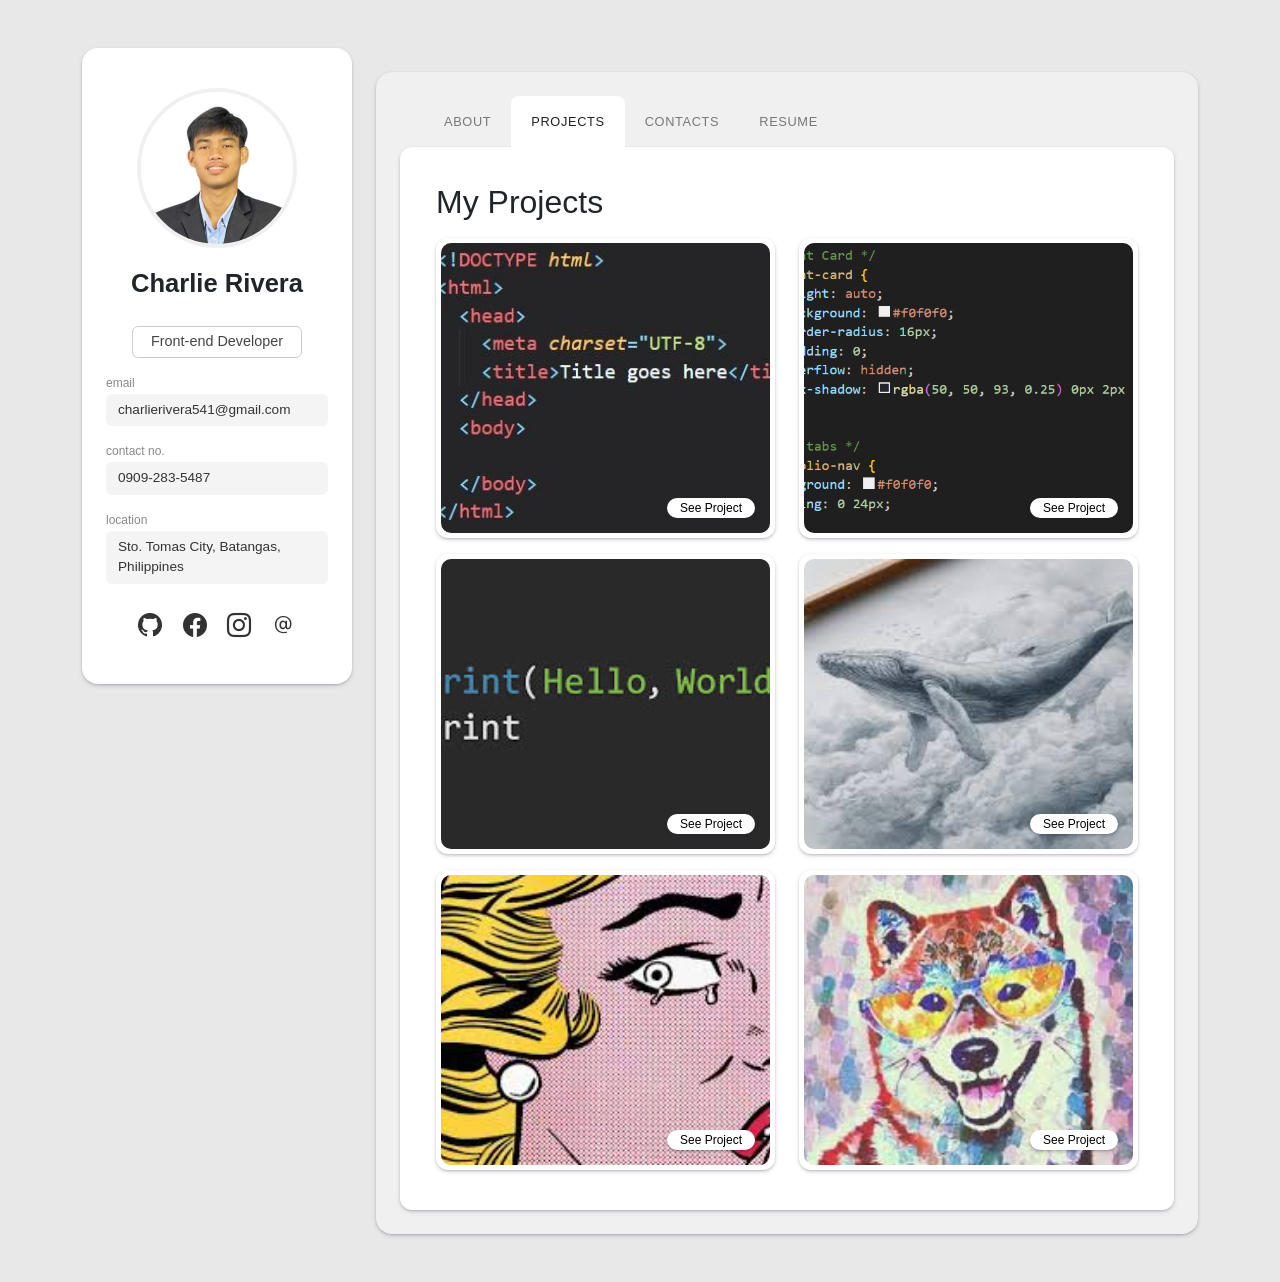
==== projects.html @ 8503030e "Add files via upload" ====
<!DOCTYPE html>
<html lang="en">
<head>
  <meta charset="UTF-8" />
  <meta name="viewport" content="width=device-width, initial-scale=1.0"/>
  <title>Charlie Rivera - Projects</title>
  <link rel="icon" type="image/png" href="assets/MACW.png">
  <link href="https://cdn.jsdelivr.net/npm/bootstrap@5.3.0/dist/css/bootstrap.min.css" rel="stylesheet"/>
  <link href="https://cdn.jsdelivr.net/npm/bootstrap-icons@1.10.5/font/bootstrap-icons.css" rel="stylesheet"/>
  <link rel="stylesheet" href="style.css">
  
</head>
<body>

<div class="container py-5">
  <div class="row g-4 align-items-start">

    <div class="col-12 col-lg-3">
      <div class="left-card position-fixed" style="box-shadow: rgba(50, 50, 93, 0.25) 0px 2px 5px -1px, rgba(0, 0, 0, 0.3) 0px 1px 3px -1px;">

        <img src="assets/profile.jpg" alt="Charlie Rivera" class="profile-img" />
   

        <p class="name">Charlie Rivera</p>
        <span class="role-badge">Front-end Developer</span>


        <p class="info-label">email</p>
        <div class="info-value">charlierivera541@gmail.com</div>

        <p class="info-label">contact no.</p>
        <div class="info-value">0909-283-5487</div>

        <p class="info-label">location</p>
        <div class="info-value">Sto. Tomas City, Batangas, Philippines</div>

        <div class="social-icons mt-4">
          <a href="#"><i class="bi bi-github"></i></a>
          <a href="#"><i class="bi bi-facebook"></i></a>
          <a href="#"><i class="bi bi-instagram"></i></a>
          <a href="#"><i class="bi bi-at"></i></a>
        </div>

      </div>
    </div>

    <div class="col-12 col-lg-9">
      <div class="right-card p-4">


        <div class="portfolio-nav">
          <ul class="nav">
            <li class="nav-item">
              <a class="nav-link" href="index.html">About</a>
            </li>
            <li class="nav-item">
              <a class="nav-link active" href="#">Projects</a>
            </li>
            <li class="nav-item">
              <a class="nav-link" href="contacts.html">Contacts</a>
            </li>
            <li class="nav-item">
              <a class="nav-link" href="resume.html">Resume</a>
            </li>
          </ul>
        </div>


        <div class="content-panel">

          <h2 class="section-title">My Projects</h2>

          <div class="row g-4 mb-3">
            <div class="col-12 col-lg-6">
              <div class="project-card">
                <img src="assets/art6.jpg" alt="">
                <button class="card-btn">See Project</button>
              </div>
            </div>
            <div class="col-12 col-lg-6">
              <div class="project-card">
                <img src="assets/art7.png" alt="">
                <button class="card-btn">See Project</button>
              </div>
            </div>
          </div>

          <div class="row g-4 mb-3">
            <div class="col-12 col-lg-6">
              <div class="project-card">
                <img src="assets/art4.jpg" alt="">
                <button class="card-btn">See Project</button>
              </div>
            </div>
            <div class="col-12 col-lg-6">
              <div class="project-card">
                <img src="assets/art5.jpg" alt="">
                <button class="card-btn">See Project</button>
              </div>
            </div>
          </div>

          <div class="row g-4">
            <div class="col-12 col-lg-6">
              <div class="project-card">
                <img src="assets/art1.jpg" alt="">
                <button class="card-btn">See Project</button>
              </div>
            </div>
            <div class="col-12 col-lg-6">
              <div class="project-card">
                <img src="assets/art2.jpg" alt="">
                <button class="card-btn">See Project</button>
              </div>
            </div>
          </div>

        </div>
      </div>
    </div>

  </div>
</div>

<nav class="floating-nav" id="floatingNav">
  <a href="index.html">About</a>
  <a  class="active" href="projects.html">Projects</a>
  <a href="contacts.html">Contacts</a>
  <a href="resume.html">Resume</a>
</nav>

<script>
  const floatingNav = document.getElementById('floatingNav');

  const portfolioNav = document.querySelector('.portfolio-nav');

  const observer = new IntersectionObserver(([entry]) => {
    if (!entry.isIntersecting) {
      floatingNav.classList.add('visible');
    } else {
      floatingNav.classList.remove('visible');
    }
  }, { threshold: 0 });

  observer.observe(portfolioNav);
    window.addEventListener('load', () => {
    if (window.innerWidth < 992) {
      const contentPanel = document.querySelector('.content-panel');
      if (contentPanel) {
        contentPanel.scrollIntoView({ behavior: 'smooth', block: 'start' });
      }
    }
  });
</script>

<script src="https://cdn.jsdelivr.net/npm/bootstrap@5.3.0/dist/js/bootstrap.bundle.min.js"></script>
</body>
</html>
---- style.css ----
*{
      transition: .5s ease;
    }
    
    body {
      background-color: #e8e8e8;
      font-family: 'Segoe UI', sans-serif;
    }

    .left-card {
      background: #fff;
      border-radius: 16px;
      padding: 40px 24px;
      text-align: center;
      min-height: 600px;
    }

    .profile-img {
      width: 160px;
      height: 160px;
      border-radius: 50%;
      object-fit: cover;
      border: 4px solid #f0f0f0;
    }

    .name {
      font-size: 1.6rem;
      font-weight: 600;
      margin-top: 16px;
    }

    .role-badge {
      display: inline-block;
      border: 1px solid #ccc;
      border-radius: 6px;
      padding: 4px 18px;
      font-size: 0.9rem;
      color: #444;
      margin-top: 8px;
    }

    .info-label {
      font-size: 0.75rem;
      color: #888;
      text-align: left;
      margin-top: 16px;
      margin-bottom: 2px;
    }

    .info-value {
      background: #f4f4f4;
      border-radius: 6px;
      padding: 6px 12px;
      font-size: 0.85rem;
      color: #333;
      text-align: left;
    }

    .social-icons a {
      font-size: 1.5rem;
      color: #333;
      margin: 0 8px;
      text-decoration: none;
    }

    .social-icons a:hover {
      color: #000;
    }

      .right-card { 
        height: auto;
        background: #f0f0f0;
        border-radius: 16px;
        padding: 0;
        overflow: hidden;
        box-shadow: rgba(50, 50, 93, 0.25) 0px 2px 5px -1px, rgba(0, 0, 0, 0.3) 0px 1px 3px -1px;
      }

    .portfolio-nav {
      background: #f0f0f0;
      padding: 0 24px;
      
    }

    .portfolio-nav .nav-link {
      color: #777;
      font-size: 0.8rem;
      letter-spacing: 0.05em;
      font-weight: 500;
      padding: 16px 20px;
      border: none;
      background: none;
      text-transform: uppercase;
    }

    .portfolio-nav .nav-link.active {
      color: #222;
      background: #fff;
      border-radius: 8px 8px 0 0;
    }

    .portfolio-nav .nav-link:hover:not(.active) {
      color: #444;
    }

    .content-panel {
      background: #fff;
      border-radius: 12px;
      width: 100%;
      padding: 36px 36px 40px;
      min-height: 600px;
      box-shadow: rgba(50, 50, 93, 0.25) 0px 2px 5px -1px, rgba(0, 0, 0, 0.3) 0px 1px 3px -1px;
    }

    .section-title {
      font-size: 2rem;
      font-weight: 400;
      margin-bottom: 16px;
    }

    .about-text {
      font-size: 0.92rem;
      color: #444;
      line-height: 1.7;
      max-width: 640px;
    }

    .expertise-icon {
      text-align: center;
      margin: 0 12px;
    }

    .expertise-icon img {
      width: 72px;
      height: 72px;
      object-fit: contain;
    }

    .expertise-icon .icon-placeholder {
      width: 72px;
      height: 72px;
      background: #e0e0e0;
      border-radius: 8px;
      display: flex;
      align-items: center;
      justify-content: center;
      font-size: 1.8rem;
    }

    .expertise-icon p {
      font-size: 0.82rem;
      color: #444;
      margin-top: 6px;
    }

    .what-i-do-title {
      font-size: 0.9rem;
      font-weight: 600;
      color: #222;
      margin-bottom: 4px;
    }

    .what-i-do-text {
      font-size: 0.85rem;
      color: #555;
      line-height: 1.6;
      max-width: 460px;
    }

    hr.divider {
      border-color: #eee;
      margin: 32px 0;
    }


    /* PROJECTS*/

    .project-card {
      background: #ffffff;
      padding: 5px;
      border-radius: 12px;
      height: 300px;
      overflow: hidden;
      position: relative;
      box-shadow: rgba(50, 50, 93, 0.25) 0px 2px 5px -1px, rgba(0, 0, 0, 0.3) 0px 1px 3px -1px;
    }

    .project-card img {
      border-radius: 10px;
      width: 100%;
      height: 100%;
      object-fit: cover;
      display: block;
    }

    .project-card .card-btn {
      padding-left: 13px;
      padding-right:13px ;
      position: absolute;
      bottom: 20px;
      right: 20px;
      z-index: 5;
      border: none;
      border-radius: 20px;
      background-color: #ffffff;
      font-size: 12px;
      box-shadow: rgba(50, 50, 93, 0.25) 0px 2px 5px -1px, rgba(0, 0, 0, 0.3) 0px 1px 3px -1px;
    }


    .floating-nav {
      position: fixed;
      top: 20px;
      right: 28px;
      z-index: 1000;
      background: #fff;
      border-radius: 12px;
      padding: 8px 12px;
      display: flex;
      gap: 4px;
      box-shadow: rgba(50, 50, 93, 0.25) 0px 6px 12px -2px, rgba(0, 0, 0, 0.3) 0px 3px 7px -3px;
      opacity: 0;
      transform: translateY(-12px);
      pointer-events: none;
      transition: opacity 0.25s ease, transform 0.25s ease;
    }
 
    .floating-nav.visible {
      opacity: 1;
      transform: translateY(0);
      pointer-events: all;
    }
 
    .floating-nav a {
      font-size: 0.75rem;
      font-weight: 500;
      letter-spacing: 0.05em;
      text-transform: uppercase;
      color: #777;
      text-decoration: none;
      padding: 6px 14px;
      border-radius: 8px;
      transition: background 0.15s ease, color 0.15s ease;
    }
 
    .floating-nav a:hover {
      background: #f0f0f0;
      color: #222;
    }
 
    .floating-nav a.active {
      background: #f0f0f0;
      color: #222;
    }

    /* CONTACTS */

    .availability-tag {
      display: inline-flex;
      align-items: center;
      gap: 8px;
      background: #f0faf5;
      border: 1px solid #c0e8d4;
      border-radius: 20px;
      padding: 5px 16px;
      font-size: 0.78rem;
      color: #1a7a50;
      margin-bottom: 28px;
    }
 
    .availability-dot {
      width: 7px;
      height: 7px;
      border-radius: 50%;
      background: #27ae60;
      flex-shrink: 0;
    }

    .contact-info-block {
      display: flex;
      flex-direction: column;
      gap: 18px;
    }
 
    .contact-row {
      display: flex;
      align-items: flex-start;
      gap: 12px;
    }
 
    .contact-icon-box {
      width: 36px;
      height: 36px;
      background: #f4f4f4;
      border-radius: 8px;
      display: flex;
      align-items: center;
      justify-content: center;
      flex-shrink: 0;
      font-size: 15px;
      color: #555;
    }
 
    .contact-row-label {
      font-size: 0.7rem;
      color: #999;
      margin-bottom: 2px;
    }
 
    .contact-row-value {
      font-size: 0.83rem;
      color: #333;
      margin: 0;
    }

    .social-pill-group {
      display: flex;
      flex-wrap: wrap;
      gap: 8px;
    }
 
    .social-pill {
      display: inline-flex;
      align-items: center;
      gap: 6px;
      background: #f4f4f4;
      border-radius: 8px;
      padding: 7px 14px;
      font-size: 0.78rem;
      color: #333;
      text-decoration: none;
      transition: background 0.15s ease;
    }
 
    .social-pill:hover {
      background: #e8e8e8;
      color: #111;
    }
 
    .contact-form-label {
      display: block;
      font-size: 0.7rem;
      color: #999;
      letter-spacing: 0.04em;
      margin-bottom: 5px;
    }
 
    .contact-input {
      background: #f7f7f7 !important;
      border: 1px solid #e4e4e4 !important;
      border-radius: 8px !important;
      padding: 9px 12px !important;
      font-size: 0.83rem !important;
      color: #333 !important;
      font-family: 'Segoe UI', sans-serif;
      box-shadow: none !important;
    }
 
    .contact-input:focus {
      border-color: #bbb !important;
      background: #fff !important;
      box-shadow: none !important;
    }
 
    .contact-textarea {
      height: 110px;
      resize: none;
    }
 
    /* Send button */
    .send-btn {
      width: 100%;
      padding: 11px;
      background: #222;
      color: #fff;
      border: none;
      border-radius: 10px;
      font-size: 0.85rem;
      font-weight: 500;
      cursor: pointer;
      display: flex;
      align-items: center;
      justify-content: center;
      gap: 8px;
      transition: background 0.15s ease;
    }
 
    .send-btn:hover {
      background: #111;
    }

    /* RESUME */
 
    .resume-header {
      display: flex;
      align-items: center;
      justify-content: space-between;
      margin-bottom: 0;
    }
 
    .download-btn {
      display: inline-flex;
      align-items: center;
      gap: 7px;
      background: #222;
      color: #fff;
      border: none;
      border-radius: 10px;
      padding: 9px 18px;
      font-size: 0.82rem;
      font-weight: 500;
      cursor: pointer;
      transition: background 0.15s ease;
    }
 
    .download-btn:hover {
      background: #111;
    }
 
    .resume-section-label {
      font-size: 0.72rem;
      font-weight: 600;
      letter-spacing: 0.08em;
      text-transform: uppercase;
      color: #999;
      margin-bottom: 20px;
    }
 
    .resume-entry {
      display: flex;
      gap: 24px;
      margin-bottom: 28px;
    }
 
    .resume-entry-left {
      min-width: 110px;
      padding-top: 2px;
    }
 
    .resume-period {
      font-size: 0.75rem;
      color: #aaa;
      white-space: nowrap;
    }
 
    .resume-entry-right {
      flex: 1;
    }
 
    .resume-role {
      font-size: 0.92rem;
      font-weight: 600;
      color: #222;
      margin-bottom: 2px;
    }
 
    .resume-company {
      font-size: 0.8rem;
      color: #888;
      margin-bottom: 8px;
    }
 
    .resume-desc {
      font-size: 0.83rem;
      color: #555;
      line-height: 1.65;
      margin-bottom: 10px;
    }
 
    .resume-tags {
      display: flex;
      flex-wrap: wrap;
      gap: 6px;
    }
 
    .resume-tag {
      background: #f2f2f2;
      border-radius: 6px;
      padding: 3px 10px;
      font-size: 0.73rem;
      color: #555;
    }
 
    .resume-skills-grid {
      display: flex;
      gap: 40px;
      flex-wrap: wrap;
    }
 
    .resume-skill-group {
      display: flex;
      flex-direction: column;
      gap: 8px;
    }
 
    .skill-group-label {
      font-size: 0.78rem;
      font-weight: 600;
      color: #444;
      margin-bottom: 0;
    }


    @media (max-width: 1199.98px) {
      .content-panel {
        padding: 28px 24px 32px;
      }

      .what-i-do-text {
        max-width: 100%;
      }

      .about-text {
        max-width: 100%;
      }
    }

    @media (min-width: 992px) {
      .left-card.position-fixed {
        width: 270px;
        
      }

      .col-lg-9 {
        margin-left: calc(270px + 1.5rem);
        max-width: calc(100% - 270px - 1.5rem);
        flex: 0 0 calc(100% - 270px - 1.5rem);
      }
    }

    @media (max-width: 991.98px) {
      .left-card.position-fixed {
        position: relative !important;
        top: auto !important;
        width: 100% !important;
        margin-bottom: 24px;
      }

      .left-card {
        min-height: auto;
      }

      .portfolio-nav .nav-link {
        padding: 14px 14px;
        font-size: 0.75rem;
      }
    }

    @media (max-width: 575.98px) {
      .container.py-5 {
        padding-top: 1.5rem !important;
        padding-bottom: 1.5rem !important;
      }

      .content-panel {
        padding: 20px 16px 24px;
        min-height: auto;
      }

      .section-title {
        font-size: 1.5rem;
      }

      .portfolio-nav {
        padding: 0 8px;
        overflow-x: auto;
      }

      .portfolio-nav .nav {
        flex-wrap: nowrap;
      }

      .portfolio-nav .nav-link {
        padding: 12px 10px;
        font-size: 0.68rem;
        white-space: nowrap;
      }

      .floating-nav {
        right: 12px;
        left: 12px;
        top: 12px;
        justify-content: space-between;
      }

      .floating-nav a {
        padding: 6px 8px;
        font-size: 0.65rem;
      }

      .project-card {
        height: 220px;
      }

      .resume-entry {
        flex-direction: column;
        gap: 6px;
      }

      .resume-entry-left {
        min-width: 0;
      }

      .resume-skills-grid {
        gap: 24px;
      }

      .resume-header {
        flex-wrap: wrap;
        gap: 12px;
      }

      .expertise-icon {
        margin: 0 4px;
      }

      .expertise-icon img {
        width: 56px;
        height: 56px;
      }
    }
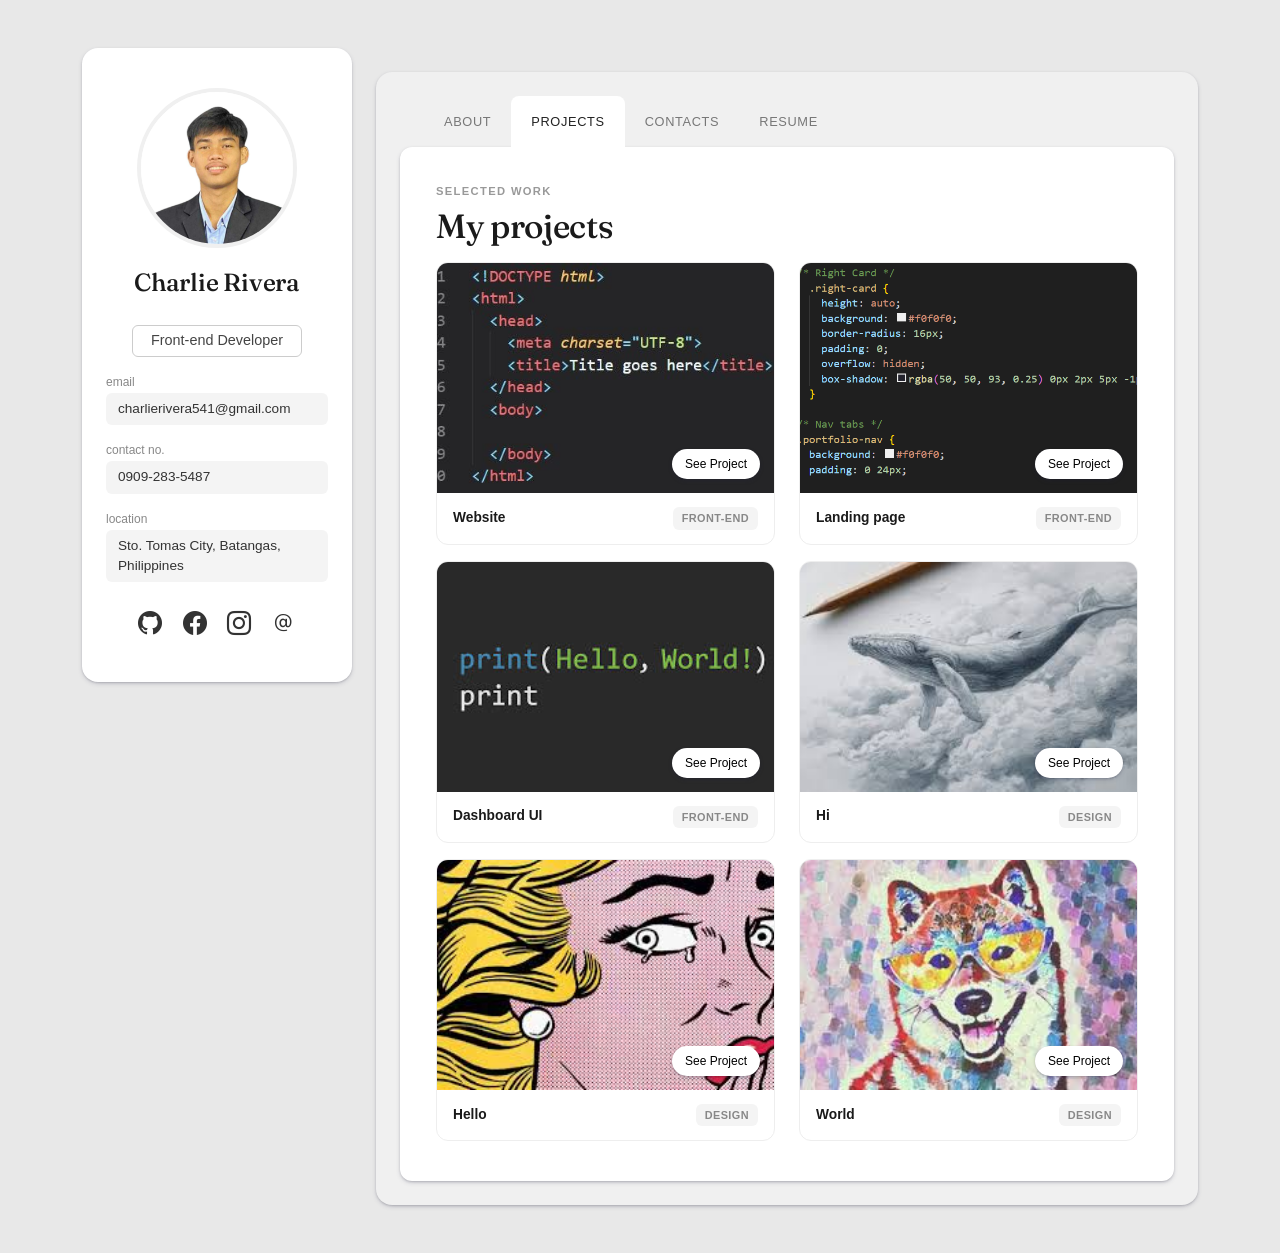
==== commit ecd2457d: "Better Ui" ====
--- a/projects.html
+++ b/projects.html
@@ -5,6 +5,9 @@
   <meta name="viewport" content="width=device-width, initial-scale=1.0"/>
   <title>Charlie Rivera - Projects</title>
   <link rel="icon" type="image/png" href="assets/MACW.png">
+  <link rel="preconnect" href="https://fonts.googleapis.com">
+  <link rel="preconnect" href="https://fonts.gstatic.com" crossorigin>
+  <link href="https://fonts.googleapis.com/css2?family=Fraunces:opsz,wght@9..144,400;9..144,500;9..144,600&display=swap" rel="stylesheet">
   <link href="https://cdn.jsdelivr.net/npm/bootstrap@5.3.0/dist/css/bootstrap.min.css" rel="stylesheet"/>
   <link href="https://cdn.jsdelivr.net/npm/bootstrap-icons@1.10.5/font/bootstrap-icons.css" rel="stylesheet"/>
   <link rel="stylesheet" href="style.css">
@@ -15,6 +18,7 @@
 <div class="container py-5">
   <div class="row g-4 align-items-start">
 
+    <!-- LEFT COLUMN -->
     <div class="col-12 col-lg-3">
       <div class="left-card position-fixed" style="box-shadow: rgba(50, 50, 93, 0.25) 0px 2px 5px -1px, rgba(0, 0, 0, 0.3) 0px 1px 3px -1px;">
 
@@ -43,7 +47,7 @@
 
       </div>
     </div>
-
+    <!-- RIGHT COLUMN -->
     <div class="col-12 col-lg-9">
       <div class="right-card p-4">
 
@@ -68,49 +72,86 @@
 
         <div class="content-panel">
 
-          <h2 class="section-title">My Projects</h2>
+          <span class="eyebrow">Selected work</span>
+          <h2 class="section-title">My projects</h2>
 
           <div class="row g-4 mb-3">
-            <div class="col-12 col-lg-6">
+            <div class="col-12 col-sm-6">
               <div class="project-card">
-                <img src="assets/art6.jpg" alt="">
+                <div class="project-card-image">
+                  <img src="assets/art6.jpg" alt="">
                 <button class="card-btn">See Project</button>
+                </div>
+                <div class="project-card-info">
+                  <p class="project-card-title">Website</p>
+                  <span class="project-card-tag">Front-end</span>
+                </div>
               </div>
             </div>
-            <div class="col-12 col-lg-6">
+            <div class="col-12 col-sm-6">
               <div class="project-card">
-                <img src="assets/art7.png" alt="">
+                <div class="project-card-image">
+                  <img src="assets/art7.png" alt="">
                 <button class="card-btn">See Project</button>
+                </div>
+                <div class="project-card-info">
+                  <p class="project-card-title">Landing page</p>
+                  <span class="project-card-tag">Front-end</span>
+                </div>
               </div>
             </div>
           </div>
 
           <div class="row g-4 mb-3">
-            <div class="col-12 col-lg-6">
+            <div class="col-12 col-sm-6">
               <div class="project-card">
-                <img src="assets/art4.jpg" alt="">
+                <div class="project-card-image">
+                  <img src="assets/art4.jpg" alt="">
                 <button class="card-btn">See Project</button>
+                </div>
+                <div class="project-card-info">
+                  <p class="project-card-title">Dashboard UI</p>
+                  <span class="project-card-tag">Front-end</span>
+                </div>
               </div>
             </div>
-            <div class="col-12 col-lg-6">
+            <div class="col-12 col-sm-6">
               <div class="project-card">
-                <img src="assets/art5.jpg" alt="">
+                <div class="project-card-image">
+                  <img src="assets/art5.jpg" alt="">
                 <button class="card-btn">See Project</button>
+                </div>
+                <div class="project-card-info">
+                  <p class="project-card-title">Hi</p>
+                  <span class="project-card-tag">Design</span>
+                </div>
               </div>
             </div>
           </div>
 
           <div class="row g-4">
-            <div class="col-12 col-lg-6">
+            <div class="col-12 col-sm-6">
               <div class="project-card">
-                <img src="assets/art1.jpg" alt="">
+                <div class="project-card-image">
+                  <img src="assets/art1.jpg" alt="">
                 <button class="card-btn">See Project</button>
+                </div>
+                <div class="project-card-info">
+                  <p class="project-card-title">Hello</p>
+                  <span class="project-card-tag">Design</span>
+                </div>
               </div>
             </div>
-            <div class="col-12 col-lg-6">
+            <div class="col-12 col-sm-6">
               <div class="project-card">
-                <img src="assets/art2.jpg" alt="">
+                <div class="project-card-image">
+                  <img src="assets/art2.jpg" alt="">
                 <button class="card-btn">See Project</button>
+                </div>
+                <div class="project-card-info">
+                  <p class="project-card-title">World</p>
+                  <span class="project-card-tag">Design</span>
+                </div>
               </div>
             </div>
           </div>
@@ -143,7 +184,7 @@
   }, { threshold: 0 });
 
   observer.observe(portfolioNav);
-    window.addEventListener('load', () => {
+  window.addEventListener('load', () => {
     if (window.innerWidth < 992) {
       const contentPanel = document.querySelector('.content-panel');
       if (contentPanel) {
--- a/style.css
+++ b/style.css
@@ -15,6 +15,20 @@
       min-height: 600px;
     }
 
+    @media (min-width: 992px) {
+      .left-card.position-fixed {
+        width: 270px;
+      }
+
+      .col-lg-9 {
+        margin-left: calc(270px + 1.5rem);
+        max-width: calc(100% - 270px - 1.5rem);
+        flex: 0 0 calc(100% - 270px - 1.5rem);
+      }
+    }
+
+
+
     .profile-img {
       width: 160px;
       height: 160px;
@@ -24,8 +38,11 @@
     }
 
     .name {
-      font-size: 1.6rem;
-      font-weight: 600;
+      font-family: 'Fraunces', Georgia, serif;
+      font-size: 1.55rem;
+      font-weight: 500;
+      letter-spacing: -0.01em;
+      color: #1a1a1a;
       margin-top: 16px;
     }
 
@@ -112,27 +129,55 @@
       box-shadow: rgba(50, 50, 93, 0.25) 0px 2px 5px -1px, rgba(0, 0, 0, 0.3) 0px 1px 3px -1px;
     }
 
+    .eyebrow {
+      display: block;
+      font-size: 0.7rem;
+      font-weight: 600;
+      letter-spacing: 0.12em;
+      text-transform: uppercase;
+      color: #999;
+      margin-bottom: 6px;
+    }
+
     .section-title {
-      font-size: 2rem;
-      font-weight: 400;
+      font-family: 'Fraunces', Georgia, serif;
+      font-size: 2.1rem;
+      font-weight: 500;
+      letter-spacing: -0.01em;
+      color: #1a1a1a;
       margin-bottom: 16px;
     }
 
     .about-text {
-      font-size: 0.92rem;
-      color: #444;
-      line-height: 1.7;
-      max-width: 640px;
+      font-size: 0.94rem;
+      color: #555;
+      line-height: 1.75;
+      max-width: 600px;
+    }
+
+    .expertise-row {
+      display: flex;
+      flex-wrap: wrap;
+      gap: 12px;
     }
 
     .expertise-icon {
       text-align: center;
-      margin: 0 12px;
+      background: #fafafa;
+      border: 1px solid #eee;
+      border-radius: 12px;
+      padding: 18px 22px;
+      min-width: 96px;
+    }
+
+    .expertise-icon:hover {
+      background: #f4f4f4;
+      border-color: #e2e2e2;
     }
 
     .expertise-icon img {
-      width: 72px;
-      height: 72px;
+      width: 44px;
+      height: 44px;
       object-fit: contain;
     }
 
@@ -148,23 +193,42 @@
     }
 
     .expertise-icon p {
-      font-size: 0.82rem;
-      color: #444;
-      margin-top: 6px;
+      font-size: 0.76rem;
+      font-weight: 500;
+      letter-spacing: 0.02em;
+      color: #555;
+      margin: 10px 0 0;
+    }
+
+    .what-i-do-grid {
+      display: grid;
+      grid-template-columns: repeat(2, 1fr);
+      gap: 16px;
+    }
+
+    .what-i-do-card {
+      border: 1px solid #eee;
+      border-radius: 12px;
+      padding: 22px 24px;
+    }
+
+    .what-i-do-card:hover {
+      border-color: #ddd;
     }
 
     .what-i-do-title {
-      font-size: 0.9rem;
+      font-size: 0.92rem;
       font-weight: 600;
-      color: #222;
-      margin-bottom: 4px;
+      color: #1a1a1a;
+      margin-bottom: 8px;
     }
 
     .what-i-do-text {
       font-size: 0.85rem;
-      color: #555;
-      line-height: 1.6;
-      max-width: 460px;
+      color: #666;
+      line-height: 1.65;
+      max-width: none;
+      margin-bottom: 0;
     }
 
     hr.divider {
@@ -175,18 +239,26 @@
 
     /* PROJECTS*/
 
-    .project-card {
+     .project-card {
       background: #ffffff;
-      padding: 5px;
+      border: 1px solid #eee;
       border-radius: 12px;
-      height: 300px;
       overflow: hidden;
+      display: flex;
+      flex-direction: column;
+    }
+
+    .project-card:hover {
+      border-color: #ddd;
+    }
+
+    .project-card .project-card-image {
       position: relative;
-      box-shadow: rgba(50, 50, 93, 0.25) 0px 2px 5px -1px, rgba(0, 0, 0, 0.3) 0px 1px 3px -1px;
+      height: 230px;
+      overflow: hidden;
     }
 
     .project-card img {
-      border-radius: 10px;
       width: 100%;
       height: 100%;
       object-fit: cover;
@@ -197,16 +269,45 @@
       padding-left: 13px;
       padding-right:13px ;
       position: absolute;
-      bottom: 20px;
-      right: 20px;
+      bottom: 14px;
+      right: 14px;
       z-index: 5;
       border: none;
       border-radius: 20px;
       background-color: #ffffff;
       font-size: 12px;
+      padding-top: 6px;
+      padding-bottom: 6px;
       box-shadow: rgba(50, 50, 93, 0.25) 0px 2px 5px -1px, rgba(0, 0, 0, 0.3) 0px 1px 3px -1px;
     }
 
+    .project-card-info {
+      display: flex;
+      align-items: center;
+      justify-content: space-between;
+      gap: 12px;
+      padding: 14px 16px;
+    }
+
+    .project-card-title {
+      font-size: 0.86rem;
+      font-weight: 600;
+      color: #1a1a1a;
+      margin: 0;
+    }
+
+    .project-card-tag {
+      font-size: 0.68rem;
+      font-weight: 600;
+      letter-spacing: 0.04em;
+      text-transform: uppercase;
+      color: #888;
+      background: #f4f4f4;
+      border-radius: 6px;
+      padding: 3px 9px;
+      white-space: nowrap;
+      flex-shrink: 0;
+    }
 
     .floating-nav {
       position: fixed;
@@ -366,8 +467,7 @@
       height: 110px;
       resize: none;
     }
- 
-    /* Send button */
+
     .send-btn {
       width: 100%;
       padding: 11px;
@@ -500,7 +600,6 @@
       margin-bottom: 0;
     }
 
-
     @media (max-width: 1199.98px) {
       .content-panel {
         padding: 28px 24px 32px;
@@ -512,19 +611,6 @@
 
       .about-text {
         max-width: 100%;
-      }
-    }
-
-    @media (min-width: 992px) {
-      .left-card.position-fixed {
-        width: 270px;
-        
-      }
-
-      .col-lg-9 {
-        margin-left: calc(270px + 1.5rem);
-        max-width: calc(100% - 270px - 1.5rem);
-        flex: 0 0 calc(100% - 270px - 1.5rem);
       }
     }
 
@@ -540,9 +626,14 @@
         min-height: auto;
       }
 
-      .portfolio-nav .nav-link {
-        padding: 14px 14px;
-        font-size: 0.75rem;
+      .portfolio-nav {
+        display: none;
+      }
+
+      .floating-nav {
+        opacity: 1 !important;
+        transform: translateY(0) !important;
+        pointer-events: all !important;
       }
     }
 
@@ -559,21 +650,6 @@
 
       .section-title {
         font-size: 1.5rem;
-      }
-
-      .portfolio-nav {
-        padding: 0 8px;
-        overflow-x: auto;
-      }
-
-      .portfolio-nav .nav {
-        flex-wrap: nowrap;
-      }
-
-      .portfolio-nav .nav-link {
-        padding: 12px 10px;
-        font-size: 0.68rem;
-        white-space: nowrap;
       }
 
       .floating-nav {
@@ -610,12 +686,17 @@
         gap: 12px;
       }
 
+      .what-i-do-grid {
+        grid-template-columns: 1fr;
+      }
+
       .expertise-icon {
-        margin: 0 4px;
+        padding: 14px 16px;
+        min-width: 80px;
       }
 
       .expertise-icon img {
-        width: 56px;
-        height: 56px;
+        width: 36px;
+        height: 36px;
       }
     }
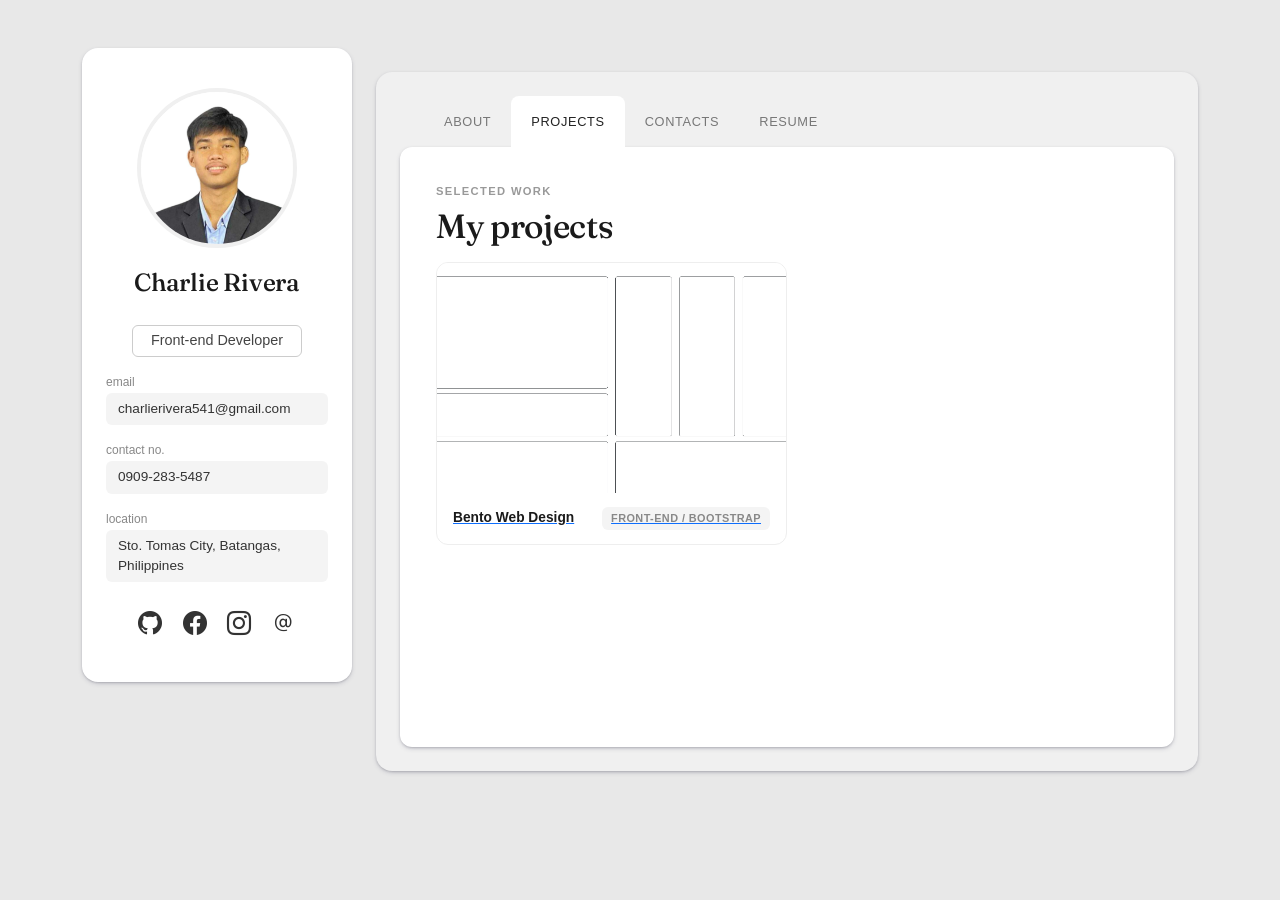
==== commit 9343da69: "Activity 1" ====
--- a/projects.html
+++ b/projects.html
@@ -1,199 +1,140 @@
 <!DOCTYPE html>
 <html lang="en">
+
 <head>
   <meta charset="UTF-8" />
-  <meta name="viewport" content="width=device-width, initial-scale=1.0"/>
+  <meta name="viewport" content="width=device-width, initial-scale=1.0" />
   <title>Charlie Rivera - Projects</title>
   <link rel="icon" type="image/png" href="assets/MACW.png">
   <link rel="preconnect" href="https://fonts.googleapis.com">
   <link rel="preconnect" href="https://fonts.gstatic.com" crossorigin>
-  <link href="https://fonts.googleapis.com/css2?family=Fraunces:opsz,wght@9..144,400;9..144,500;9..144,600&display=swap" rel="stylesheet">
-  <link href="https://cdn.jsdelivr.net/npm/bootstrap@5.3.0/dist/css/bootstrap.min.css" rel="stylesheet"/>
-  <link href="https://cdn.jsdelivr.net/npm/bootstrap-icons@1.10.5/font/bootstrap-icons.css" rel="stylesheet"/>
+  <link href="https://fonts.googleapis.com/css2?family=Fraunces:opsz,wght@9..144,400;9..144,500;9..144,600&display=swap"
+    rel="stylesheet">
+  <link href="https://cdn.jsdelivr.net/npm/bootstrap@5.3.0/dist/css/bootstrap.min.css" rel="stylesheet" />
+  <link href="https://cdn.jsdelivr.net/npm/bootstrap-icons@1.10.5/font/bootstrap-icons.css" rel="stylesheet" />
   <link rel="stylesheet" href="style.css">
-  
+
 </head>
+
 <body>
 
-<div class="container py-5">
-  <div class="row g-4 align-items-start">
+  <div class="container py-5">
+    <div class="row g-4 align-items-start">
 
-    <!-- LEFT COLUMN -->
-    <div class="col-12 col-lg-3">
-      <div class="left-card position-fixed" style="box-shadow: rgba(50, 50, 93, 0.25) 0px 2px 5px -1px, rgba(0, 0, 0, 0.3) 0px 1px 3px -1px;">
+      <!-- LEFT COLUMN -->
+      <div class="col-12 col-lg-3">
+        <div class="left-card position-fixed"
+          style="box-shadow: rgba(50, 50, 93, 0.25) 0px 2px 5px -1px, rgba(0, 0, 0, 0.3) 0px 1px 3px -1px;">
 
-        <img src="assets/profile.jpg" alt="Charlie Rivera" class="profile-img" />
-   
-
-        <p class="name">Charlie Rivera</p>
-        <span class="role-badge">Front-end Developer</span>
+          <img src="assets/profile.jpg" alt="Charlie Rivera" class="profile-img" />
 
 
-        <p class="info-label">email</p>
-        <div class="info-value">charlierivera541@gmail.com</div>
-
-        <p class="info-label">contact no.</p>
-        <div class="info-value">0909-283-5487</div>
-
-        <p class="info-label">location</p>
-        <div class="info-value">Sto. Tomas City, Batangas, Philippines</div>
-
-        <div class="social-icons mt-4">
-          <a href="#"><i class="bi bi-github"></i></a>
-          <a href="#"><i class="bi bi-facebook"></i></a>
-          <a href="#"><i class="bi bi-instagram"></i></a>
-          <a href="#"><i class="bi bi-at"></i></a>
-        </div>
-
-      </div>
-    </div>
-    <!-- RIGHT COLUMN -->
-    <div class="col-12 col-lg-9">
-      <div class="right-card p-4">
+          <p class="name">Charlie Rivera</p>
+          <span class="role-badge">Front-end Developer</span>
 
 
-        <div class="portfolio-nav">
-          <ul class="nav">
-            <li class="nav-item">
-              <a class="nav-link" href="index.html">About</a>
-            </li>
-            <li class="nav-item">
-              <a class="nav-link active" href="#">Projects</a>
-            </li>
-            <li class="nav-item">
-              <a class="nav-link" href="contacts.html">Contacts</a>
-            </li>
-            <li class="nav-item">
-              <a class="nav-link" href="resume.html">Resume</a>
-            </li>
-          </ul>
-        </div>
+          <p class="info-label">email</p>
+          <div class="info-value">charlierivera541@gmail.com</div>
 
+          <p class="info-label">contact no.</p>
+          <div class="info-value">0909-283-5487</div>
 
-        <div class="content-panel">
+          <p class="info-label">location</p>
+          <div class="info-value">Sto. Tomas City, Batangas, Philippines</div>
 
-          <span class="eyebrow">Selected work</span>
-          <h2 class="section-title">My projects</h2>
-
-          <div class="row g-4 mb-3">
-            <div class="col-12 col-sm-6">
-              <div class="project-card">
-                <div class="project-card-image">
-                  <img src="assets/art6.jpg" alt="">
-                <button class="card-btn">See Project</button>
-                </div>
-                <div class="project-card-info">
-                  <p class="project-card-title">Website</p>
-                  <span class="project-card-tag">Front-end</span>
-                </div>
-              </div>
-            </div>
-            <div class="col-12 col-sm-6">
-              <div class="project-card">
-                <div class="project-card-image">
-                  <img src="assets/art7.png" alt="">
-                <button class="card-btn">See Project</button>
-                </div>
-                <div class="project-card-info">
-                  <p class="project-card-title">Landing page</p>
-                  <span class="project-card-tag">Front-end</span>
-                </div>
-              </div>
-            </div>
-          </div>
-
-          <div class="row g-4 mb-3">
-            <div class="col-12 col-sm-6">
-              <div class="project-card">
-                <div class="project-card-image">
-                  <img src="assets/art4.jpg" alt="">
-                <button class="card-btn">See Project</button>
-                </div>
-                <div class="project-card-info">
-                  <p class="project-card-title">Dashboard UI</p>
-                  <span class="project-card-tag">Front-end</span>
-                </div>
-              </div>
-            </div>
-            <div class="col-12 col-sm-6">
-              <div class="project-card">
-                <div class="project-card-image">
-                  <img src="assets/art5.jpg" alt="">
-                <button class="card-btn">See Project</button>
-                </div>
-                <div class="project-card-info">
-                  <p class="project-card-title">Hi</p>
-                  <span class="project-card-tag">Design</span>
-                </div>
-              </div>
-            </div>
-          </div>
-
-          <div class="row g-4">
-            <div class="col-12 col-sm-6">
-              <div class="project-card">
-                <div class="project-card-image">
-                  <img src="assets/art1.jpg" alt="">
-                <button class="card-btn">See Project</button>
-                </div>
-                <div class="project-card-info">
-                  <p class="project-card-title">Hello</p>
-                  <span class="project-card-tag">Design</span>
-                </div>
-              </div>
-            </div>
-            <div class="col-12 col-sm-6">
-              <div class="project-card">
-                <div class="project-card-image">
-                  <img src="assets/art2.jpg" alt="">
-                <button class="card-btn">See Project</button>
-                </div>
-                <div class="project-card-info">
-                  <p class="project-card-title">World</p>
-                  <span class="project-card-tag">Design</span>
-                </div>
-              </div>
-            </div>
+          <div class="social-icons mt-4">
+            <a href="#"><i class="bi bi-github"></i></a>
+            <a href="#"><i class="bi bi-facebook"></i></a>
+            <a href="#"><i class="bi bi-instagram"></i></a>
+            <a href="#"><i class="bi bi-at"></i></a>
           </div>
 
         </div>
       </div>
+      <!-- RIGHT COLUMN -->
+      <div class="col-12 col-lg-9">
+        <div class="right-card p-4">
+
+
+          <div class="portfolio-nav">
+            <ul class="nav">
+              <li class="nav-item">
+                <a class="nav-link" href="index.html">About</a>
+              </li>
+              <li class="nav-item">
+                <a class="nav-link active" href="#">Projects</a>
+              </li>
+              <li class="nav-item">
+                <a class="nav-link" href="contacts.html">Contacts</a>
+              </li>
+              <li class="nav-item">
+                <a class="nav-link" href="resume.html">Resume</a>
+              </li>
+            </ul>
+          </div>
+
+
+          <div class="content-panel">
+
+            <span class="eyebrow">Selected work</span>
+            <h2 class="section-title">My projects</h2>
+
+            <div class="row g-4 mb-3">
+              <a href="https://riveracharlie.github.io/Web-Development/Bento">
+                <div class="col-12 col-sm-6">
+                  <div class="project-card">
+                    <div class="project-card-image">
+                      <img src="assets/Bento.png" alt="">
+                    </div>
+                    <div class="project-card-info">
+                      <p class="project-card-title">Bento Web Design</p>
+                      <span class="project-card-tag">Front-end / Bootstrap</span>
+                    </div>
+                  </div>
+                </div>
+              </a>
+
+            </div>
+
+          </div>
+        </div>
+      </div>
+
     </div>
+  </div>
 
-  </div>
-</div>
+  <nav class="floating-nav" id="floatingNav">
+    <a href="index.html">About</a>
+    <a class="active" href="projects.html">Projects</a>
+    <a href="contacts.html">Contacts</a>
+    <a href="resume.html">Resume</a>
+  </nav>
 
-<nav class="floating-nav" id="floatingNav">
-  <a href="index.html">About</a>
-  <a  class="active" href="projects.html">Projects</a>
-  <a href="contacts.html">Contacts</a>
-  <a href="resume.html">Resume</a>
-</nav>
+  <script>
+    const floatingNav = document.getElementById('floatingNav');
 
-<script>
-  const floatingNav = document.getElementById('floatingNav');
+    const portfolioNav = document.querySelector('.portfolio-nav');
 
-  const portfolioNav = document.querySelector('.portfolio-nav');
+    const observer = new IntersectionObserver(([entry]) => {
+      if (!entry.isIntersecting) {
+        floatingNav.classList.add('visible');
+      } else {
+        floatingNav.classList.remove('visible');
+      }
+    }, { threshold: 0 });
 
-  const observer = new IntersectionObserver(([entry]) => {
-    if (!entry.isIntersecting) {
-      floatingNav.classList.add('visible');
-    } else {
-      floatingNav.classList.remove('visible');
-    }
-  }, { threshold: 0 });
+    observer.observe(portfolioNav);
+    window.addEventListener('load', () => {
+      if (window.innerWidth < 992) {
+        const contentPanel = document.querySelector('.content-panel');
+        if (contentPanel) {
+          contentPanel.scrollIntoView({ behavior: 'smooth', block: 'start' });
+        }
+      }
+    });
+  </script>
 
-  observer.observe(portfolioNav);
-  window.addEventListener('load', () => {
-    if (window.innerWidth < 992) {
-      const contentPanel = document.querySelector('.content-panel');
-      if (contentPanel) {
-        contentPanel.scrollIntoView({ behavior: 'smooth', block: 'start' });
-      }
-    }
-  });
-</script>
+  <script src="https://cdn.jsdelivr.net/npm/bootstrap@5.3.0/dist/js/bootstrap.bundle.min.js"></script>
+</body>
 
-<script src="https://cdn.jsdelivr.net/npm/bootstrap@5.3.0/dist/js/bootstrap.bundle.min.js"></script>
-</body>
 </html>
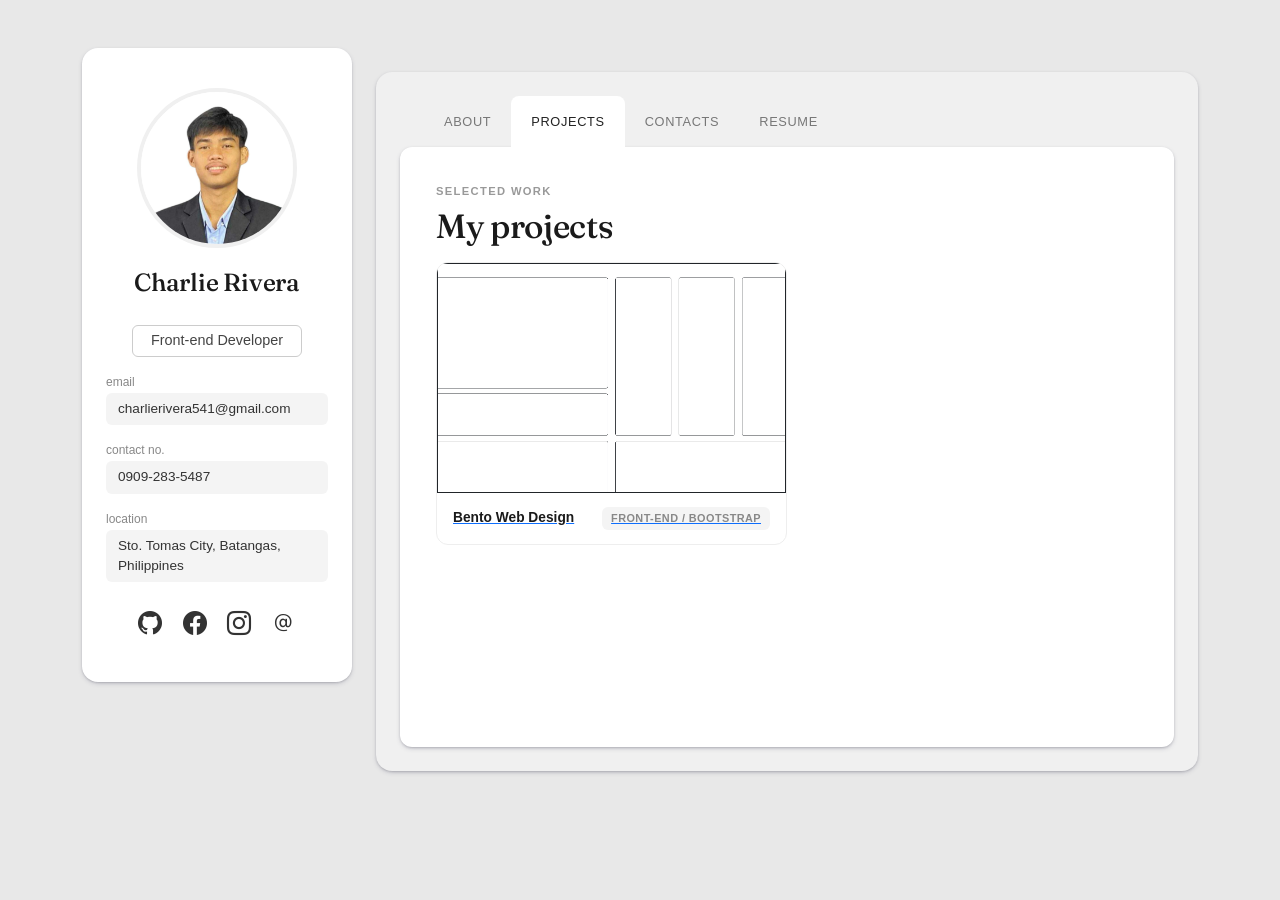
==== commit ec3f0ba4: "Fixed Border" ====
--- a/projects.html
+++ b/projects.html
@@ -83,7 +83,7 @@
               <a href="https://riveracharlie.github.io/Web-Development/Bento">
                 <div class="col-12 col-sm-6">
                   <div class="project-card">
-                    <div class="project-card-image">
+                    <div class="project-card-image border border-dark">
                       <img src="assets/Bento.png" alt="">
                     </div>
                     <div class="project-card-info">
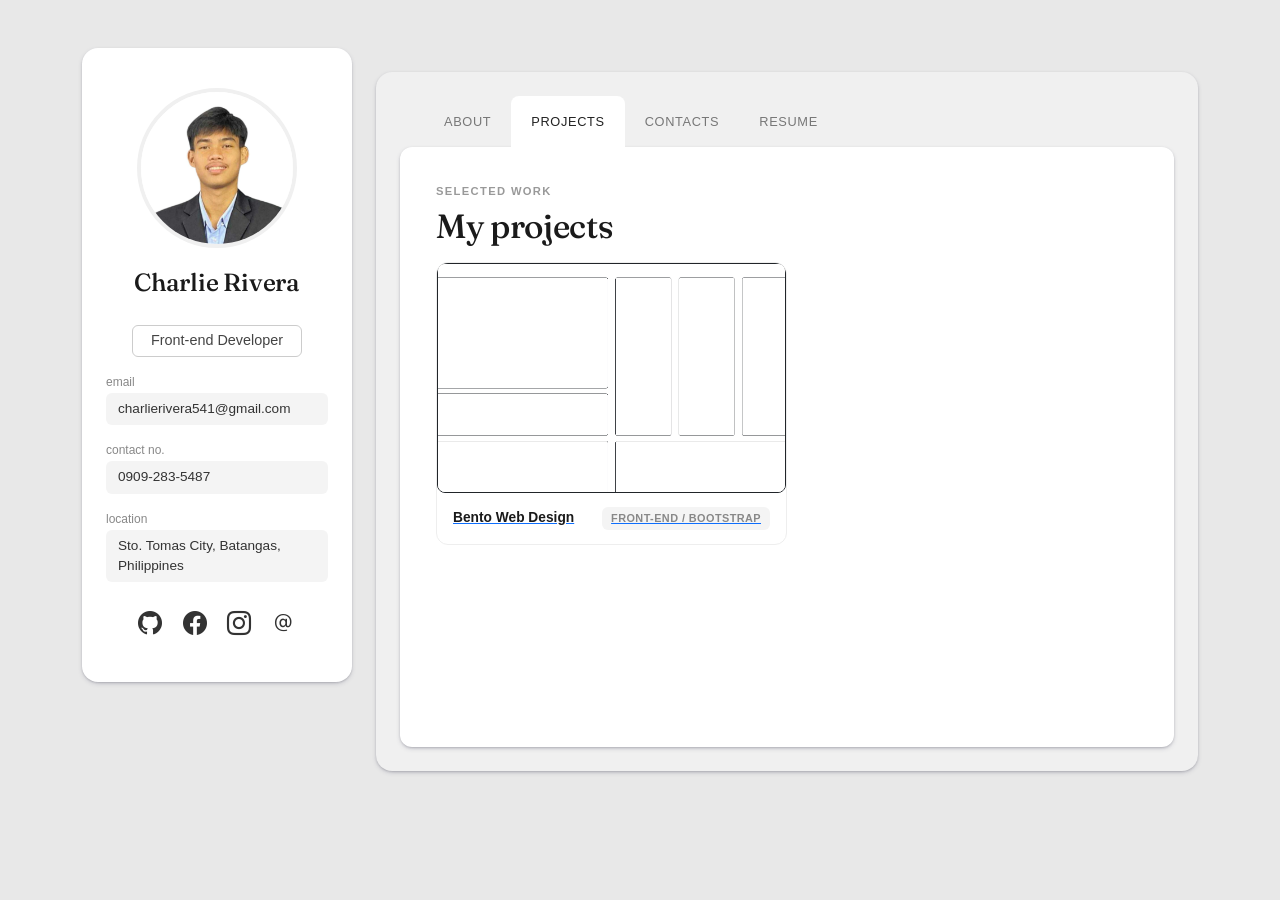
==== commit 1b7dc933: "Border fix" ====
--- a/projects.html
+++ b/projects.html
@@ -83,7 +83,7 @@
               <a href="https://riveracharlie.github.io/Web-Development/Bento">
                 <div class="col-12 col-sm-6">
                   <div class="project-card">
-                    <div class="project-card-image border border-dark">
+                    <div class="project-card-image border border-dark rounded-3">
                       <img src="assets/Bento.png" alt="">
                     </div>
                     <div class="project-card-info">
